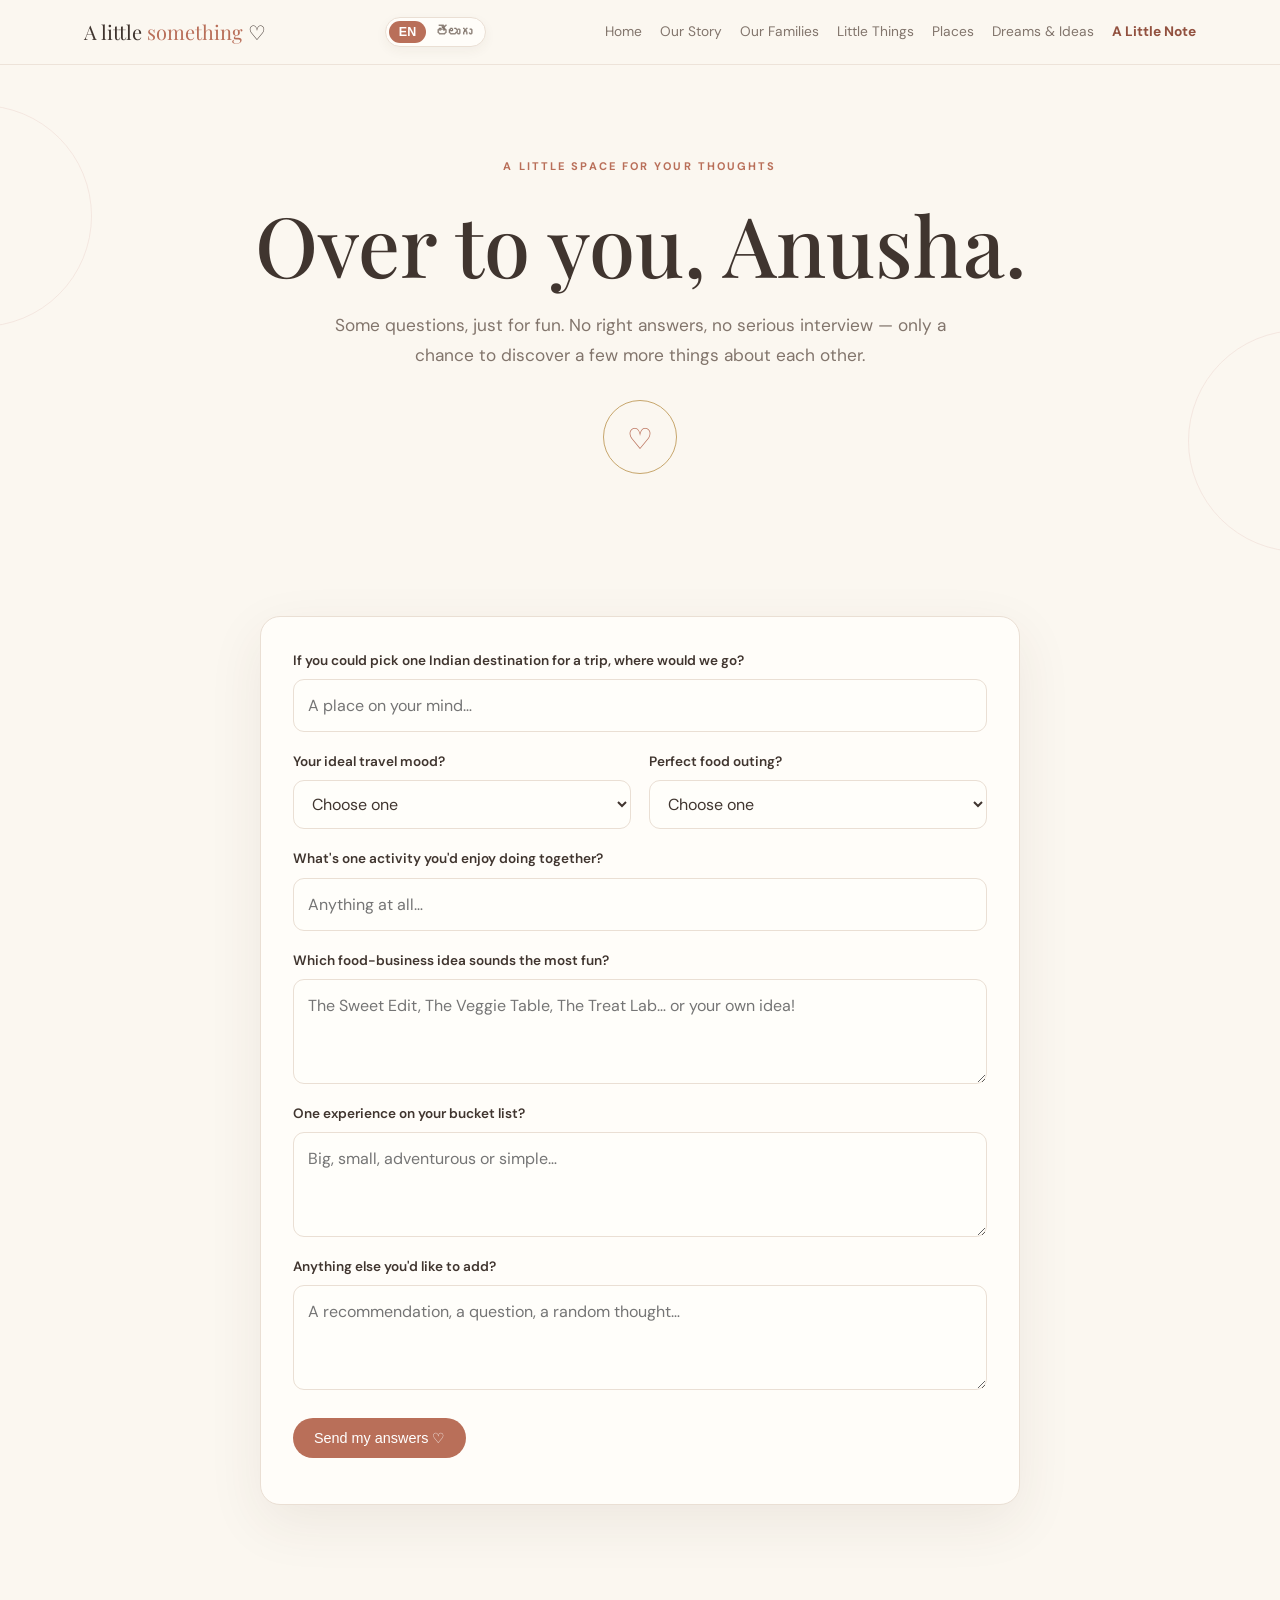
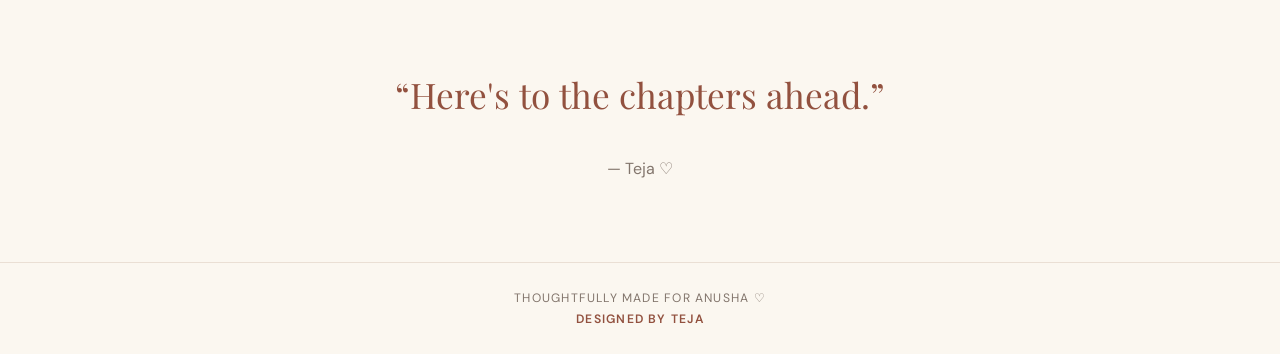
==== a-little-note.html @ d10ce938 "Add files via upload" ====
<!doctype html>
<html lang="en">
<head>
  <meta charset="utf-8">
  <meta name="viewport" content="width=device-width, initial-scale=1">
  <meta name="robots" content="noindex, nofollow">
  <meta name="theme-color" content="#fbf7f0">
  <meta name="description" content="A little something, thoughtfully made for Anusha.">
  <title>A Little Note | A little something</title>
  <link rel="stylesheet" href="styles.css">
</head>
<body>
<header class="site-header">
  <div class="nav-wrap">
    <a class="brand" href="index.html" data-i18n="brand">A little <span>something</span> ♡</a>
    <div class="header-controls">
      <button id="langToggle" class="lang-toggle" type="button" aria-label="Switch language">
        <span class="lang-opt active" data-lang="en">EN</span>
        <span class="lang-opt" data-lang="te">తెలుగు</span>
      </button>
      <button class="menu-toggle" type="button" aria-label="Toggle navigation">Menu</button>
    </div>
    <nav class="nav">
      <a href="index.html" data-i18n="nav.home">Home</a>
      <a href="our-story.html" data-i18n="nav.story">Our Story</a>
      <a href="our-families.html" data-i18n="nav.families">Our Families</a>
      <a href="little-things.html" data-i18n="nav.things">Little Things</a>
      <a href="places.html" data-i18n="nav.places">Places</a>
      <a href="dreams.html" data-i18n="nav.dreams">Dreams & Ideas</a>
      <a href="a-little-note.html" data-i18n="nav.note">A Little Note</a>
    </nav>
  </div>
</header>
<main>
  <section class="hero">
    <div class="container reveal">
      <div class="eyebrow" data-i18n="note.eyebrow">A little space for your thoughts</div>
      <h1 data-i18n="note.title">Over to you, Anusha.</h1>
      <p class="lead" data-i18n="note.lead">Some questions, just for fun. No right answers, no serious interview — only a chance to discover a few more things about each other.</p>
      <div class="hero-mark">♡</div>
    </div>
  </section>

  <section class="section">
    <div class="container">
      <div class="form-card">
        <form id="funForm" action="https://formspree.io/f/mdeglzna" method="POST">
          <input type="hidden" name="_subject" value="Anusha's answers for Teja ❤️">
          <div class="form-grid">
            <div class="field full">
              <label for="destination" data-i18n="form.q1">If you could pick one Indian destination for a trip, where would we go?</label>
              <input id="destination" name="Favourite destination" data-i18n-ph="form.q1.ph" placeholder="A place on your mind…" required>
            </div>
            <div class="field">
              <label for="travel" data-i18n="form.q2">Your ideal travel mood?</label>
              <select id="travel" name="Travel mood">
                <option value="">Choose one</option>
                <option>Relaxed stay and slow mornings</option>
                <option>Explore everything</option>
                <option>Food trails and cafés</option>
                <option>Nature and scenic views</option>
                <option>A little bit of everything</option>
              </select>
            </div>
            <div class="field">
              <label for="outing" data-i18n="form.q3">Perfect food outing?</label>
              <select id="outing" name="Food outing">
                <option value="">Choose one</option>
                <option>Cosy café</option>
                <option>Street-food adventure</option>
                <option>Fine dining</option>
                <option>Trying a new cuisine</option>
                <option>Dessert date</option>
              </select>
            </div>
            <div class="field full">
              <label for="activity" data-i18n="form.q4">What's one activity you'd enjoy doing together?</label>
              <input id="activity" name="Activity together" data-i18n-ph="form.q4.ph" placeholder="Anything at all…">
            </div>
            <div class="field full">
              <label for="business" data-i18n="form.q5">Which food-business idea sounds the most fun?</label>
              <textarea id="business" name="Food business idea" data-i18n-ph="form.q5.ph" placeholder="The Sweet Edit, The Veggie Table, The Treat Lab… or your own idea!"></textarea>
            </div>
            <div class="field full">
              <label for="bucket" data-i18n="form.q6">One experience on your bucket list?</label>
              <textarea id="bucket" name="Bucket-list experience" data-i18n-ph="form.q6.ph" placeholder="Big, small, adventurous or simple…"></textarea>
            </div>
            <div class="field full">
              <label for="anything" data-i18n="form.q7">Anything else you'd like to add?</label>
              <textarea id="anything" name="Anything else" data-i18n-ph="form.q7.ph" placeholder="A recommendation, a question, a random thought…"></textarea>
            </div>
          </div>
          <div class="actions" style="justify-content:flex-start">
            <button class="btn" type="submit" data-i18n="form.submit">Send my answers ♡</button>
          </div>
          <p id="formStatus" class="form-status" role="status"></p>
        </form>
      </div>
    </div>
  </section>

  <section class="section">
    <div class="container" style="text-align:center">
      <p class="quote" data-i18n="note.end.quote">“Here's to the chapters ahead.”</p>
      <p class="muted">— Teja ♡</p>
    </div>
  </section>
</main>
<footer class="footer">
  <span data-i18n="footer.line1">THOUGHTFULLY MADE FOR ANUSHA <span>♡</span></span>
  <strong data-i18n="footer.line2">DESIGNED BY TEJA</strong>
</footer>
<script src="script.js"></script>
</body>
</html>
---- styles.css ----
@import url('https://fonts.googleapis.com/css2?family=DM+Sans:wght@400;500;600;700&family=Noto+Sans+Telugu:wght@400;500;600;700&family=Playfair+Display:wght@400;500;600;700&display=swap');

:root {
  --cream:#fbf7f0; --paper:#fffdf9; --ink:#40352f; --muted:#82756c;
  --terra:#b96f59; --terra-dark:#92513f; --rose:#ead3cc; --sage:#aab6a0;
  --gold:#c6a56b; --line:#eadfd4; --shadow:0 18px 55px rgba(76,52,39,.08);
}
*{box-sizing:border-box}
html{scroll-behavior:smooth}
body{margin:0;background:var(--cream);color:var(--ink);font-family:'DM Sans','Noto Sans Telugu',sans-serif;line-height:1.7;overflow-x:hidden}
a{color:inherit;text-decoration:none}
img{max-width:100%}
.site-header{position:sticky;top:0;z-index:20;background:rgba(251,247,240,.92);backdrop-filter:blur(14px);border-bottom:1px solid rgba(234,223,212,.8)}
.nav-wrap{max-width:1160px;margin:auto;padding:15px 24px;display:flex;align-items:center;justify-content:space-between;gap:16px;position:relative}
.brand{font-family:'Playfair Display','Noto Sans Telugu',serif;font-size:1.25rem;white-space:nowrap}
.brand span{color:var(--terra)}
.header-controls{display:flex;align-items:center;gap:10px;flex-shrink:0}
.nav{display:flex;align-items:center;gap:18px;flex-wrap:wrap}
.nav a{font-size:.86rem;color:var(--muted);transition:.2s}
.nav a:hover,.nav a.active{color:var(--terra-dark)}
.nav a.active{font-weight:700}

/* Language Toggle Pill */
.lang-toggle{
  display:inline-flex;align-items:center;background:var(--paper);
  border:1px solid var(--line);border-radius:30px;padding:3px;
  cursor:pointer;font-size:.78rem;font-weight:600;color:var(--muted);
  box-shadow:0 4px 12px rgba(76,52,39,.05);transition:.2s;white-space:nowrap;
}
.lang-toggle:hover{border-color:var(--terra)}
.lang-opt{padding:4px 10px;border-radius:24px;transition:.25s ease}
.lang-opt.active{background:var(--terra);color:#fff}

.menu-toggle{display:none;border:1px solid var(--line);background:var(--paper);border-radius:30px;padding:8px 13px;color:var(--ink);cursor:pointer;white-space:nowrap}
main{min-height:70vh}
.container{width:min(100% - 44px,1040px);margin:auto}
.hero{padding:92px 0 78px;text-align:center;position:relative;overflow:hidden}
.eyebrow{letter-spacing:.19em;text-transform:uppercase;font-size:.69rem;color:var(--terra);font-weight:700}
h1,h2,h3{font-family:'Playfair Display','Noto Sans Telugu',serif;font-weight:500;line-height:1.22}
h1{font-size:clamp(2.6rem,6.5vw,5.2rem);margin:17px 0}
h2{font-size:clamp(1.9rem,3.8vw,3rem);margin:0 0 18px}
h3{font-size:1.4rem;margin:0 0 9px}
.lead{font-size:1.08rem;color:var(--muted);max-width:660px;margin:0 auto}
.hero-mark{width:74px;height:74px;border:1px solid var(--gold);border-radius:50%;display:grid;place-items:center;margin:30px auto 0;color:var(--terra);font-family:'Playfair Display',serif;font-size:1.8rem}
.hero:before,.hero:after{content:"";position:absolute;border:1px solid var(--rose);border-radius:50%;width:220px;height:220px;opacity:.45;pointer-events:none}
.hero:before{left:-130px;top:40px}.hero:after{right:-130px;bottom:0}
.section{padding:64px 0}
.section-head{text-align:center;max-width:680px;margin:0 auto 36px}
.section-head p,.muted{color:var(--muted)}
.grid{display:grid;grid-template-columns:repeat(3,minmax(0,1fr));gap:18px;align-items:stretch}
.grid.two{grid-template-columns:repeat(2,1fr)}
.card{background:var(--paper);border:1px solid var(--line);border-radius:18px;padding:26px;box-shadow:var(--shadow);height:100%;display:flex;flex-direction:column;align-items:flex-start}
.card.soft-rose{background:#f6eae5}.card.soft-sage{background:#edf0e9}.card.soft-gold{background:#f6f0e4}
.card .number{font-size:.72rem;letter-spacing:.15em;color:var(--terra);font-weight:700}
.card p{color:var(--muted);margin:8px 0 0;flex:1 0 auto;width:100%}
.pill{display:inline-block;background:#f2e4de;color:var(--terra-dark);border-radius:30px;padding:6px 12px;font-size:.75rem;margin:12px 5px 0 0;align-self:flex-start}
.split{display:grid;grid-template-columns:1fr 1fr;gap:44px;align-items:center}
.quote{font-family:'Playfair Display','Noto Sans Telugu',serif;font-size:clamp(1.5rem,2.8vw,2.2rem);line-height:1.45;color:var(--terra-dark)}
.note-panel{background:#efe4d8;border-radius:24px;padding:38px}
.btn{display:inline-block;background:var(--terra);color:white;padding:12px 21px;border-radius:30px;font-size:.9rem;transition:.2s;border:0;cursor:pointer}
.btn:hover{background:var(--terra-dark);transform:translateY(-2px)}
.btn-outline{background:transparent;color:var(--terra-dark);border:1px solid var(--terra)}
.btn-outline:hover{color:white}
.actions{display:flex;gap:12px;justify-content:center;flex-wrap:wrap;margin-top:28px}
.destination{min-height:210px;display:flex;flex-direction:column;justify-content:flex-end;background:linear-gradient(145deg,#efe0d6,#e8d8c8);position:relative;overflow:hidden}
.destination:nth-child(2n){background:linear-gradient(145deg,#e8ede4,#dce4d7)}
.destination:before{content:"";position:absolute;width:160px;height:160px;border:1px solid rgba(185,111,89,.3);border-radius:50%;top:-55px;right:-30px}
.destination p{max-width:280px}
.form-card{max-width:760px;margin:auto;background:var(--paper);padding:32px;border:1px solid var(--line);border-radius:20px;box-shadow:var(--shadow)}
.form-grid{display:grid;grid-template-columns:1fr 1fr;gap:18px}
.field{display:flex;flex-direction:column;gap:7px}
.field.full{grid-column:1/-1}
label{font-size:.85rem;font-weight:600}
input,select,textarea{width:100%;padding:12px 14px;border:1px solid var(--line);border-radius:11px;background:#fffefa;color:var(--ink);font:inherit}
textarea{min-height:105px;resize:vertical}
.form-status{color:var(--terra-dark);font-size:.9rem;margin-top:14px}
.footer{border-top:1px solid var(--line);padding:18px 20px;text-align:center;color:var(--muted);font-size:.76rem;letter-spacing:.1em;min-height:92px;display:flex;flex-direction:column;align-items:center;justify-content:center;line-height:1.7}
.footer strong{color:var(--terra-dark);font-weight:600}
.reveal{animation:rise .7s both}
@keyframes rise{from{opacity:0;transform:translateY(16px)}to{opacity:1;transform:translateY(0)}}

/* =========================================================
   ANIMATION 1: DENTISTRY (ANUSHA) x SOFTWARE (TEJA)
   ========================================================= */
.duo-stage{
  max-width:780px;width:100%;margin:36px auto 0;padding:clamp(18px,4vw,28px) clamp(14px,3vw,22px);
  background:var(--paper);border:1px solid var(--line);border-radius:24px;
  box-shadow:var(--shadow);display:grid;grid-template-columns:minmax(0,1fr) auto minmax(0,1fr);
  align-items:center;gap:clamp(10px,2.5vw,18px);position:relative;overflow:hidden;
}
.duo-node{
  display:flex;flex-direction:column;align-items:center;text-align:center;
  padding:clamp(12px,2.5vw,18px);border-radius:18px;position:relative;z-index:2;min-width:0;
}
.duo-node.anusha-node{background:#f6eae5}
.duo-node.teja-node{background:#edf0e9}
.duo-icon-box{
  width:clamp(58px,11vw,74px);height:clamp(58px,11vw,74px);border-radius:50%;background:var(--paper);
  border:1px solid var(--line);display:grid;place-items:center;
  margin-bottom:10px;position:relative;box-shadow:0 8px 20px rgba(76,52,39,.06);
  animation:floatSlow 3.6s ease-in-out infinite;flex-shrink:0;
}
.duo-icon-box svg{width:clamp(26px,5vw,34px);height:clamp(26px,5vw,34px)}
.teja-node .duo-icon-box{animation-delay:1.8s}
.sparkle-dot{
  position:absolute;width:8px;height:8px;background:var(--gold);
  border-radius:50%;top:7px;right:9px;animation:twinkle 2s infinite;
}
.code-badge{
  position:absolute;bottom:-6px;background:var(--ink);color:#fbf7f0;
  font-family:monospace;font-size:.66rem;padding:2px 7px;border-radius:10px;
  animation:pulseCode 2.4s infinite;
}
.duo-bridge{
  display:flex;flex-direction:column;align-items:center;gap:6px;position:relative;min-width:74px;flex-shrink:0;
}
.bridge-line{
  width:100%;height:2px;
  background:repeating-linear-gradient(90deg,var(--terra) 0 6px,transparent 6px 12px);
  animation:dashFlow 1.4s linear infinite;
}
.bridge-heart{
  width:clamp(36px,7vw,44px);height:clamp(36px,7vw,44px);border-radius:50%;background:var(--terra);color:#fff;
  display:grid;place-items:center;font-size:clamp(.95rem,2vw,1.15rem);
  box-shadow:0 0 0 6px rgba(185,111,89,.16);
  animation:heartBeat 1.8s ease-in-out infinite;
}
.duo-name{font-family:'Playfair Display','Noto Sans Telugu',serif;font-weight:600;font-size:clamp(1rem,2.4vw,1.15rem);color:var(--ink);word-break:break-word}
.duo-role{font-size:clamp(.72rem,1.8vw,.8rem);color:var(--terra-dark);font-weight:600;line-height:1.35;word-break:break-word}

/* =========================================================
   ANIMATION 2: EATING FOOD TOGETHER (LITTLE THINGS)
   ========================================================= */
.food-stage{
  max-width:740px;width:100%;margin:34px auto 0;background:var(--paper);
  border:1px solid var(--line);border-radius:24px;padding:clamp(20px,4vw,30px) clamp(14px,3vw,24px);
  box-shadow:var(--shadow);text-align:center;position:relative;overflow:hidden;
}
.table-scene{
  display:grid;grid-template-columns:minmax(0,1fr) auto minmax(0,1fr);
  align-items:center;justify-items:center;gap:clamp(10px,3vw,26px);
  margin:14px auto 8px;max-width:560px;
}
.dish-card{
  width:100%;max-width:190px;padding:clamp(12px,2.5vw,16px) clamp(10px,2vw,14px);
  border-radius:20px;border:1px solid var(--line);position:relative;min-width:0;
}
.dish-sweet{background:#f6eae5;animation:slideMeetLeft 3.8s ease-in-out infinite}
.dish-veggie{background:#edf0e9;animation:slideMeetRight 3.8s ease-in-out infinite}
.dish-emoji{font-size:clamp(1.5rem,4.5vw,2.1rem);line-height:1.2}
.dish-label{font-weight:600;font-size:clamp(.76rem,2vw,.88rem);margin-top:6px;line-height:1.35;word-break:break-word}
.steam-wrap{display:flex;justify-content:center;gap:6px;height:16px;margin-bottom:4px}
.steam{
  width:3px;height:13px;background:var(--gold);border-radius:4px;opacity:0;
  animation:steamRise 2.2s ease-in-out infinite;
}
.steam:nth-child(2){animation-delay:.6s}
.steam:nth-child(3){animation-delay:1.2s}
.clink-badge{
  font-size:clamp(1.1rem,3vw,1.4rem);background:#f6f0e4;border:1px solid var(--gold);
  width:clamp(42px,8vw,52px);height:clamp(42px,8vw,52px);border-radius:50%;
  display:grid;place-items:center;flex-shrink:0;
  animation:popClink 3.8s ease-in-out infinite;
}

/* =========================================================
   ANIMATION 3: BUSINESS PLANNING BOARD (DREAMS & IDEAS)
   ========================================================= */
.biz-board{
  max-width:820px;width:100%;margin:34px auto 0;background:var(--paper);
  border:1px solid var(--line);border-radius:24px;padding:clamp(18px,4vw,28px);
  box-shadow:var(--shadow);position:relative;overflow:hidden;
  background-image:radial-gradient(var(--line) 1px, transparent 1px);
  background-size:18px 18px;
}
.biz-header{
  display:flex;justify-content:space-between;align-items:center;flex-wrap:wrap;gap:10px;
  border-bottom:1px dashed var(--gold);padding-bottom:12px;margin-bottom:20px;
}
.biz-status{
  font-size:.7rem;letter-spacing:.1em;text-transform:uppercase;
  background:#edf0e9;color:var(--terra-dark);padding:4px 12px;border-radius:20px;font-weight:700;
}
.biz-steps{
  display:grid;grid-template-columns:repeat(4,minmax(0,1fr));gap:14px;position:relative;
}
.sticky-note{
  padding:16px 14px;border-radius:14px;border:1px solid var(--line);
  text-align:left;box-shadow:0 8px 20px rgba(76,52,39,.06);min-width:0;
  animation:pinCard 6s ease-in-out infinite;
}
.sticky-note:nth-child(1){background:#f6eae5;animation-delay:0s}
.sticky-note:nth-child(2){background:#edf0e9;animation-delay:.8s}
.sticky-note:nth-child(3){background:#f6f0e4;animation-delay:1.6s}
.sticky-note:nth-child(4){background:#f2e4de;animation-delay:2.4s}
.sticky-tag{font-size:.68rem;font-weight:700;color:var(--terra);letter-spacing:.1em}
.sticky-title{font-family:'Playfair Display','Noto Sans Telugu',serif;font-size:1rem;margin:4px 0;color:var(--ink);line-height:1.3}
.sticky-desc{font-size:.8rem;color:var(--muted);line-height:1.45;word-break:break-word}
.progress-track{
  margin-top:20px;height:8px;background:#efe4d8;border-radius:10px;overflow:hidden;
}
.progress-fill{
  height:100%;width:35%;background:linear-gradient(90deg,var(--terra),var(--gold));
  border-radius:10px;animation:planGrow 5s ease-in-out infinite alternate;
}

@keyframes floatSlow{0%,100%{transform:translateY(0)}50%{transform:translateY(-7px)}}
@keyframes twinkle{0%,100%{transform:scale(.7);opacity:.4}50%{transform:scale(1.3);opacity:1}}
@keyframes pulseCode{0%,100%{opacity:.85}50%{opacity:1;transform:scale(1.05)}}
@keyframes dashFlow{from{background-position:0 0}to{background-position:24px 0}}
@keyframes heartBeat{0%,100%{transform:scale(1)}25%{transform:scale(1.14)}50%{transform:scale(1)}75%{transform:scale(1.1)}}
@keyframes slideMeetLeft{0%,100%{transform:translateX(0)}50%{transform:translateX(8px) rotate(1.5deg)}}
@keyframes slideMeetRight{0%,100%{transform:translateX(0)}50%{transform:translateX(-8px) rotate(-1.5deg)}}
@keyframes steamRise{0%{transform:translateY(4px);opacity:0}50%{opacity:.85}100%{transform:translateY(-10px);opacity:0}}
@keyframes popClink{0%,100%{transform:scale(.95)}50%{transform:scale(1.14) rotate(6deg)}}
@keyframes pinCard{0%,100%{transform:translateY(0)}50%{transform:translateY(-6px)}}
@keyframes planGrow{0%{width:28%}100%{width:92%}}

/* Tablet Breakpoint */
@media(max-width:960px){
  .biz-steps{grid-template-columns:repeat(2,minmax(0,1fr))}
  .grid{grid-template-columns:repeat(2,minmax(0,1fr))}
}

/* Mobile Breakpoint */
@media(max-width:760px){
  .nav-wrap{padding:12px 16px;gap:8px}
  .brand{font-size:1.05rem}
  .lang-toggle{font-size:.72rem;padding:2px}
  .lang-opt{padding:3px 8px}
  .menu-toggle{display:inline-flex;align-items:center;padding:6px 11px;font-size:.8rem}
  .nav{display:none;position:absolute;top:100%;left:0;right:0;background:var(--cream);padding:18px 20px 22px;border-bottom:1px solid var(--line);flex-direction:column;align-items:flex-start;gap:12px;box-shadow:0 12px 28px rgba(76,52,39,.08)}
  .nav.open{display:flex}
  .grid,.grid.two,.split,.biz-steps{grid-template-columns:1fr}
  .container{width:min(100% - 28px,1040px)}
  .hero{padding:64px 0 54px}
  .section{padding:44px 0}
  .form-grid{grid-template-columns:1fr}
  .field.full{grid-column:auto}
  .note-panel{padding:24px}
  .form-card{padding:22px 18px}
}

/* Extra-small screens (<= 480px) */
@media(max-width:480px){
  .duo-stage{grid-template-columns:1fr;gap:12px;padding:18px 14px}
  .duo-bridge{flex-direction:row;justify-content:center;width:100%;min-height:44px}
  .bridge-line{width:46px;height:2px}
  .table-scene{grid-template-columns:1fr;gap:10px}
  .dish-card{max-width:100%}
  .clink-badge{transform:rotate(90deg)}
}

@media(prefers-reduced-motion:reduce){
  *,*::before,*::after{animation-duration:.01ms !important;animation-iteration-count:1 !important;transition-duration:.01ms !important}
}


/* =========================================================
   2D EDITORIAL HUMAN-EMULATED ILLUSTRATION SCENES (FLAT/STORYBOOK)
   ========================================================= */
.illus-scene{
  width:100%;max-width:560px;margin:0 auto;display:block;
}
.illus-frame{
  background:linear-gradient(180deg,#fffdf9 0%,#f7efe6 100%);
  border:1px solid var(--line);border-radius:22px;padding:16px 14px 10px;
  margin:14px auto 10px;max-width:600px;position:relative;overflow:hidden;
}
.svg-steam{animation:svgSteam 2.8s ease-in-out infinite;transform-origin:center}
.svg-steam-2{animation:svgSteam 2.8s ease-in-out .9s infinite;transform-origin:center}
.svg-steam-3{animation:svgSteam 2.8s ease-in-out 1.7s infinite;transform-origin:center}
.svg-stir{animation:svgStir 3s ease-in-out infinite;transform-origin:175px 152px}
.svg-whisk{animation:svgWhisk 2.6s ease-in-out infinite;transform-origin:385px 150px}
.svg-heart-float{animation:svgHeartFloat 3.2s ease-in-out infinite;transform-origin:280px 72px}
.svg-head-left{animation:svgNodLeft 4s ease-in-out infinite;transform-origin:165px 108px}
.svg-head-right{animation:svgNodRight 4s ease-in-out .6s infinite;transform-origin:395px 102px}
.svg-sparkle{animation:twinkle 2.2s ease-in-out infinite;transform-origin:center}
.svg-cursor{animation:svgCursorMove 4.5s ease-in-out infinite}
.svg-chart-bar{animation:svgBarGrow 3.6s ease-in-out infinite alternate;transform-origin:bottom}

@keyframes svgSteam{
  0%{transform:translateY(4px) scaleY(.85);opacity:0}
  50%{opacity:.85}
  100%{transform:translateY(-12px) scaleY(1.1);opacity:0}
}
@keyframes svgStir{
  0%,100%{transform:rotate(-6deg) translateX(0)}
  50%{transform:rotate(7deg) translateX(4px)}
}
@keyframes svgWhisk{
  0%,100%{transform:rotate(6deg) translateX(0)}
  50%{transform:rotate(-7deg) translateX(-4px)}
}
@keyframes svgHeartFloat{
  0%,100%{transform:translateY(0) scale(1)}
  50%{transform:translateY(-7px) scale(1.12)}
}
@keyframes svgNodLeft{
  0%,100%{transform:rotate(0deg)}
  50%{transform:rotate(3deg)}
}
@keyframes svgNodRight{
  0%,100%{transform:rotate(0deg)}
  50%{transform:rotate(-3deg)}
}
@keyframes svgCursorMove{
  0%,100%{transform:translate(0,0)}
  33%{transform:translate(38px,-14px)}
  66%{transform:translate(72px,8px)}
}
@keyframes svgBarGrow{
  0%{transform:scaleY(.65)}
  100%{transform:scaleY(1.05)}
}

/* =========================================================
   STYLISH DESTINATION ARTWORK CARDS (PLACES PAGE)
   ========================================================= */
.destination-card{
  padding:0;overflow:hidden;border-radius:22px;
  transition:transform .32s cubic-bezier(.22,1,.36,1), box-shadow .32s ease;
}
.destination-card:hover{
  transform:translateY(-6px);
  box-shadow:0 24px 60px rgba(76,52,39,.13);
}
.dest-art{
  width:100%;aspect-ratio:16/9;overflow:hidden;position:relative;
  border-bottom:1px solid var(--line);
}
.dest-art svg{
  width:100%;height:100%;display:block;object-fit:cover;
  transition:transform .55s cubic-bezier(.22,1,.36,1);
}
.destination-card:hover .dest-art svg{
  transform:scale(1.05);
}
.dest-body{
  padding:22px 24px 26px;display:flex;flex-direction:column;flex:1;width:100%;
}
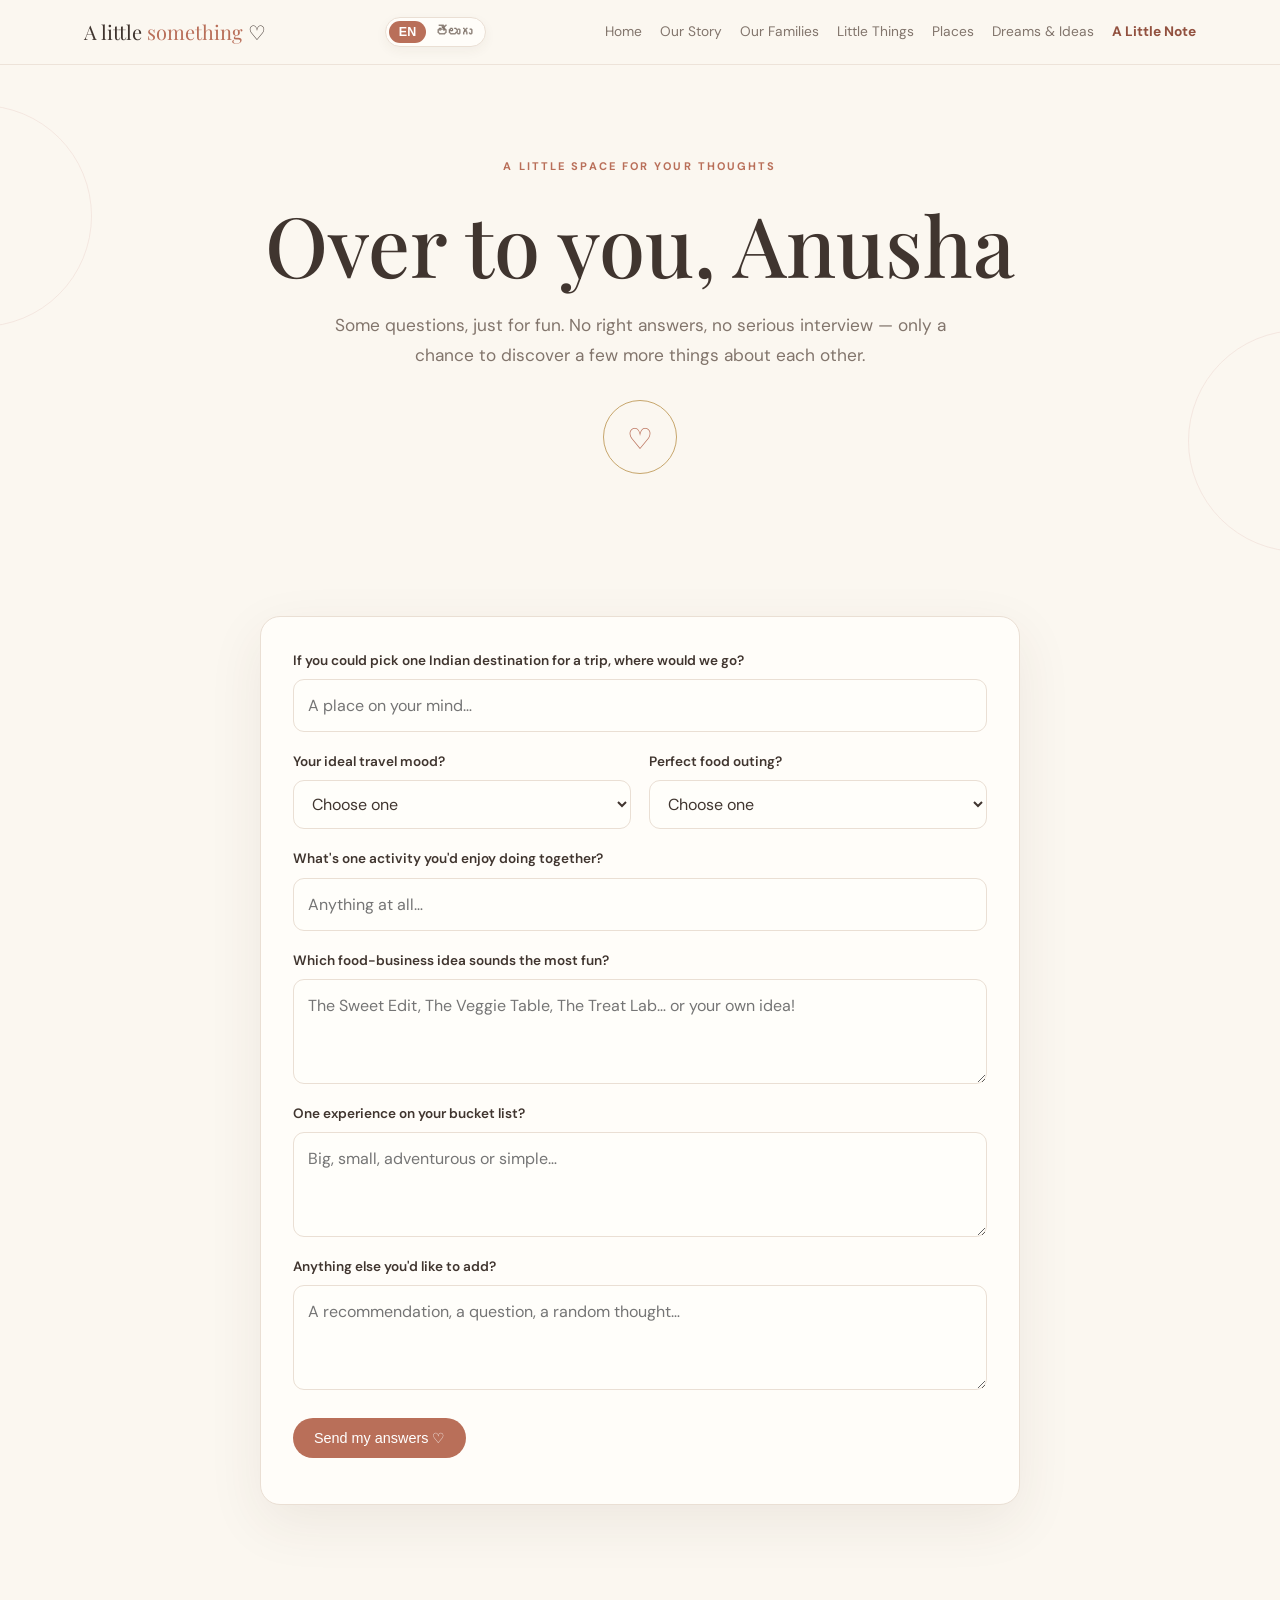
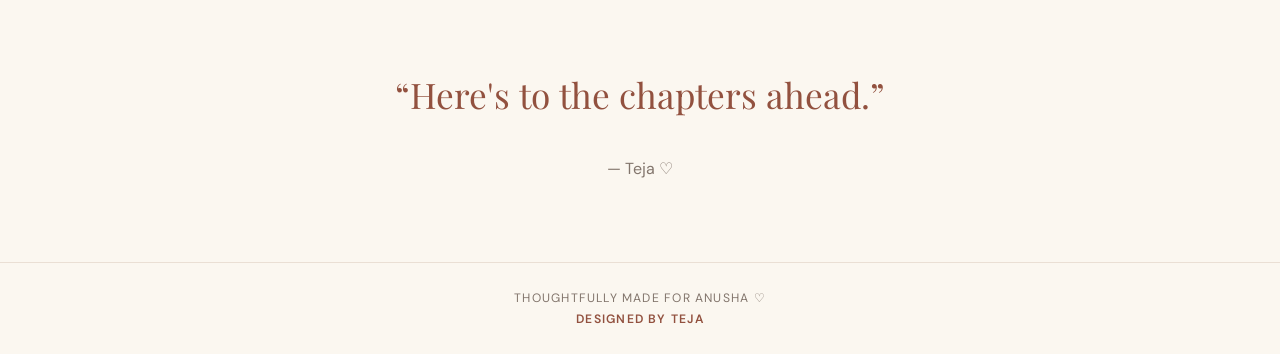
==== commit d60b22d3: "removed periods" ====
--- a/a-little-note.html
+++ b/a-little-note.html
@@ -35,7 +35,7 @@
   <section class="hero">
     <div class="container reveal">
       <div class="eyebrow" data-i18n="note.eyebrow">A little space for your thoughts</div>
-      <h1 data-i18n="note.title">Over to you, Anusha.</h1>
+      <h1 data-i18n="note.title">Over to you, Anusha</h1>
       <p class="lead" data-i18n="note.lead">Some questions, just for fun. No right answers, no serious interview — only a chance to discover a few more things about each other.</p>
       <div class="hero-mark">♡</div>
     </div>
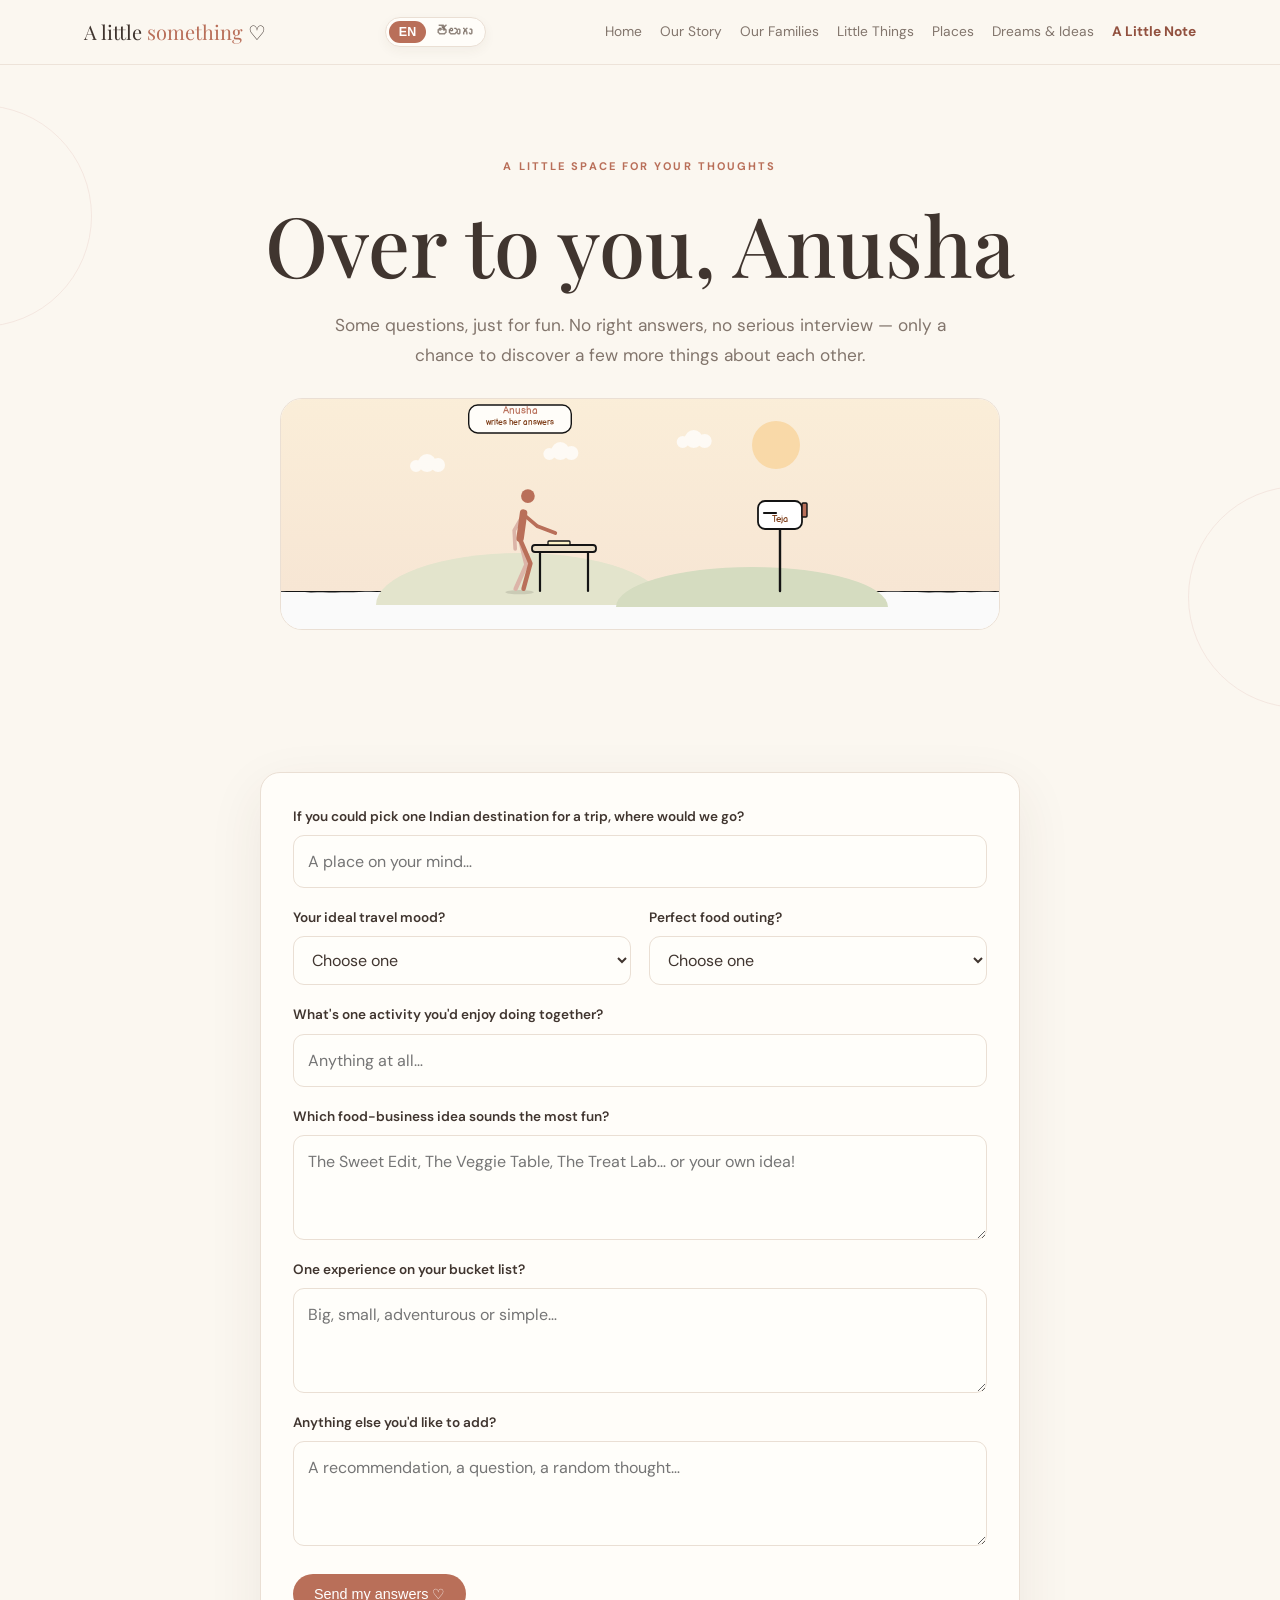
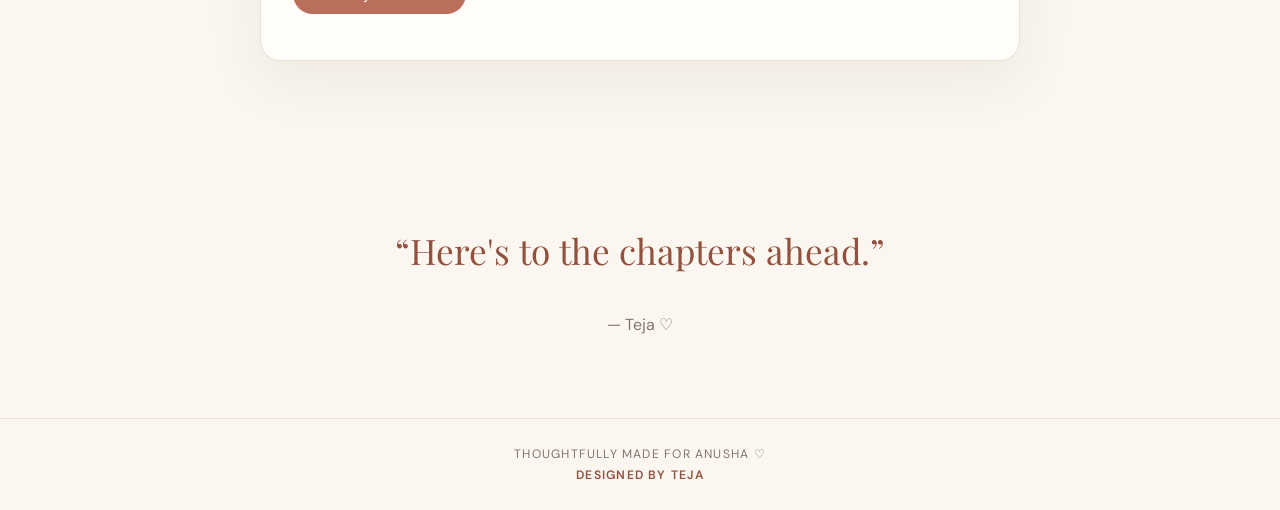
==== commit 1c7e0134: "replaced heroses with animations" ====
--- a/a-little-note.html
+++ b/a-little-note.html
@@ -7,6 +7,10 @@
   <meta name="theme-color" content="#fbf7f0">
   <meta name="description" content="A little something, thoughtfully made for Anusha.">
   <title>A Little Note | A little something</title>
+  <link rel="icon" href="favicon(1).ico" sizes="any">
+  <link rel="icon" type="image/svg+xml" href="favicon.svg">
+  <link rel="icon" type="image/png" sizes="32x32" href="favicon-32.png">
+  <link rel="apple-touch-icon" href="apple-touch-icon.png">
   <link rel="stylesheet" href="styles.css">
 </head>
 <body>
@@ -37,7 +41,7 @@
       <div class="eyebrow" data-i18n="note.eyebrow">A little space for your thoughts</div>
       <h1 data-i18n="note.title">Over to you, Anusha</h1>
       <p class="lead" data-i18n="note.lead">Some questions, just for fun. No right answers, no serious interview — only a chance to discover a few more things about each other.</p>
-      <div class="hero-mark">♡</div>
+      <div class="stick-frame" style="max-width:720px;margin:28px auto 0"><stick-scene scene="note-drop" play="view" style="width:100%;aspect-ratio:400/232"></stick-scene></div>
     </div>
   </section>
 
@@ -111,5 +115,8 @@
   <strong data-i18n="footer.line2">DESIGNED BY TEJA</strong>
 </footer>
 <script src="script.js"></script>
+<script src="stick.js" defer></script>
+<script src="scene-kit.js" defer></script>
+<script src="scene-more.js" defer></script>
 </body>
 </html>
--- a/styles.css
+++ b/styles.css
@@ -339,3 +339,56 @@
 .dest-body{
   padding:22px 24px 26px;display:flex;flex-direction:column;flex:1;width:100%;
 }
+
+
+/* =========================================================
+   MOBILE READABILITY TWEAKS (tighter, more balanced text)
+   ========================================================= */
+@media(max-width:760px){
+  body{line-height:1.6}
+  .hero{padding:48px 0 44px}
+  .eyebrow{font-size:.64rem;letter-spacing:.14em;line-height:1.5}
+  h1{font-size:clamp(2.1rem,9vw,2.6rem);line-height:1.15;margin:12px 0 14px;text-wrap:balance}
+  h2{font-size:clamp(1.6rem,6.5vw,1.9rem);line-height:1.2;margin-bottom:14px;text-wrap:balance}
+  h3{font-size:1.25rem;line-height:1.25}
+  .lead{font-size:1rem;line-height:1.6;max-width:32em;text-wrap:pretty}
+  .section-head{margin-bottom:26px}
+  .section-head p,.muted{line-height:1.65;text-wrap:pretty}
+  .card{padding:22px}
+  .card p{line-height:1.6}
+  .quote{font-size:1.3rem;line-height:1.4;text-wrap:balance}
+  .hero-mark{width:60px;height:60px;margin-top:22px}
+  .split{gap:28px}
+  .actions{margin-top:22px}
+}
+
+/* Telugu glyphs are taller, so they need a little more line spacing */
+html[lang="te"] body{line-height:1.85}
+html[lang="te"] h1,html[lang="te"] h2,html[lang="te"] h3{line-height:1.4}
+@media(max-width:760px){
+  html[lang="te"] body,html[lang="te"] .lead,html[lang="te"] .muted{line-height:1.8}
+}
+
+/* Care × Code emoji caption: same look at every breakpoint */
+.duo-bridge .bridge-caption{
+  font-size:1.9rem;letter-spacing:.14em;line-height:1;white-space:nowrap;
+  text-transform:none;font-weight:400;color:var(--terra-dark);
+}
+@media(max-width:480px){
+  .duo-bridge{gap:0;min-height:48px}
+}
+
+
+/* Video frames */
+.video-frame{
+  margin:0 auto;max-width:860px;border-radius:22px;overflow:hidden;
+  background:var(--paper);border:1px solid var(--line);box-shadow:var(--shadow);
+}
+.video-frame video{display:block;width:100%;height:auto;aspect-ratio:16/9;background:#2b211c}
+
+/* Stick-figure scenes */
+.stick-frame{
+  max-width:560px;margin:28px auto 0;border:1px solid var(--line);border-radius:22px;overflow:hidden;
+  background-color:var(--paper);background-image:radial-gradient(#e6dccd 1px,transparent 1.2px);background-size:14px 14px;
+}
+.stick-frame stick-scene{display:block}
